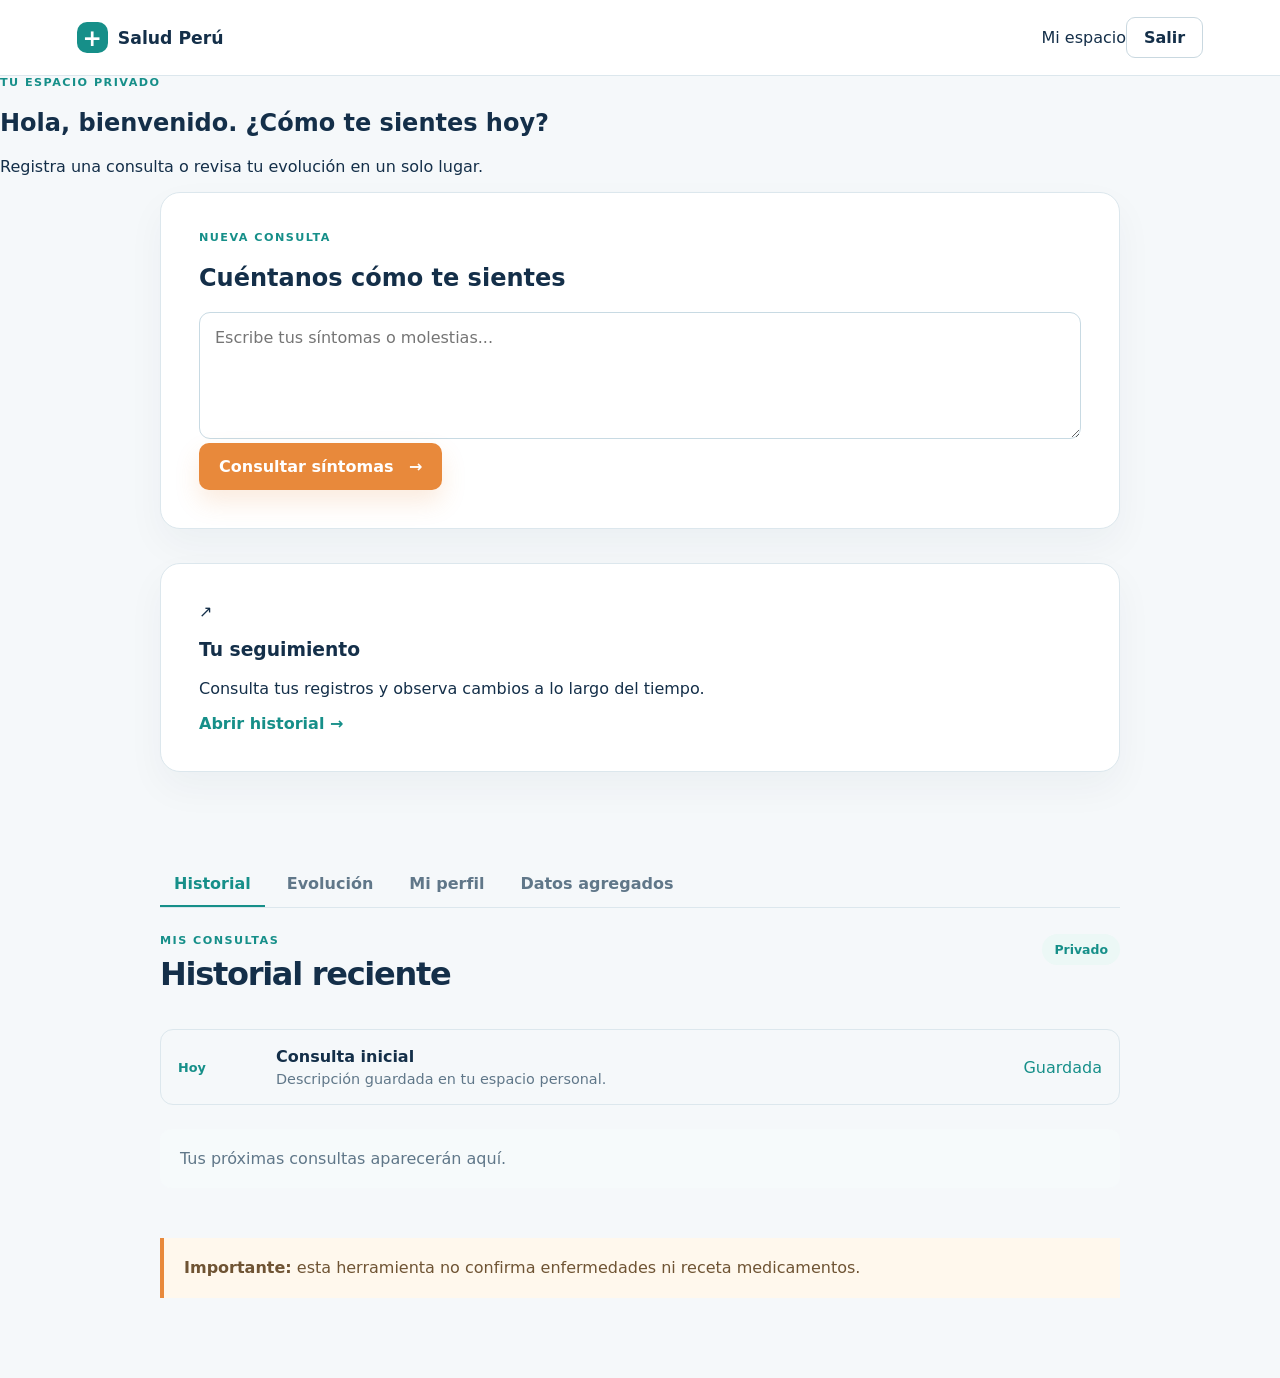
==== dashboard.html @ 1c29576d "feat: add separate private dashboard screen" ====
<!doctype html><html lang="es"><head><meta charset="UTF-8"><meta name="viewport" content="width=device-width,initial-scale=1"><title>Mi espacio | Salud Perú</title><link rel="stylesheet" href="styles.css"></head><body><header class="topbar"><a class="brand" href="index.html"><span class="brand-mark">+</span><span>Salud Perú</span></a><div class="dash-user"><span id="dash-user-name">Mi espacio</span><button class="login" id="logout-btn">Salir</button></div></header><main class="dashboard-page"><section class="dashboard-welcome"><p class="eyebrow">Tu espacio privado</p><h1 id="welcome-title">¿Cómo te sientes hoy?</h1><p>Registra una consulta o revisa tu evolución en un solo lugar.</p></section><section class="dashboard-grid"><article class="dashboard-consult panel"><p class="eyebrow">Nueva consulta</p><h2>Cuéntanos cómo te sientes</h2><textarea id="dash-symptoms" rows="5" placeholder="Escribe tus síntomas o molestias..."></textarea><button class="primary" id="dash-consult-btn">Consultar síntomas <span>→</span></button></article><article class="dashboard-card panel"><span class="icon">↗</span><h3>Tu seguimiento</h3><p>Consulta tus registros y observa cambios a lo largo del tiempo.</p><button class="text-button" data-view="history-view">Abrir historial →</button></article></section><section class="app-area"><div class="app-nav"><button class="app-tab active" data-view="history-view">Historial</button><button class="app-tab" data-view="evolution-view">Evolución</button><button class="app-tab" data-view="profile-view">Mi perfil</button><button class="app-tab" data-view="stats-view">Datos agregados</button></div><div id="history-view" class="app-view"><div class="section-head"><div><p class="eyebrow">Mis consultas</p><h2>Historial reciente</h2></div><span class="date">Privado</span></div><div class="history-item"><span class="history-date">Hoy</span><div><strong>Consulta inicial</strong><p>Descripción guardada en tu espacio personal.</p></div><span class="status-ready">Guardada</span></div><div class="history-empty">Tus próximas consultas aparecerán aquí.</div></div><div id="evolution-view" class="app-view" hidden><p class="eyebrow">Evolución personal</p><h2>Observa tus cambios con el tiempo.</h2><p class="section-lead">Gráfico demostrativo; los datos reales se alimentarán de tus registros.</p><div class="evolution-chart"><i></i><i></i><i></i><i></i><i></i><i></i><i></i></div><div class="dash-labels"><span>Inicio</span><span>Hoy</span></div></div><div id="profile-view" class="app-view" hidden><p class="eyebrow">Mi perfil</p><h2 id="profile-name">Tu cuenta</h2><div class="profile-fields"><div><span>Correo</span><strong id="profile-email">Aún no registrado</strong></div><div><span>Edad</span><strong id="profile-age">—</strong></div></div><h3>Consentimiento</h3><p class="section-lead">Autorizas guardar tus consultas para mostrar tu evolución. Las estadísticas se calculan de forma agregada.</p><button class="secondary">Gestionar consentimiento</button></div><div id="stats-view" class="app-view" hidden><p class="eyebrow">Vista colectiva</p><h2>Señales de salud en nuestra comunidad.</h2><p class="section-lead">Datos demostrativos. Nunca mostramos nombres, correos ni grupos pequeños.</p><div class="stats-grid"><div><strong>1,248</strong><span>consultas agregadas</span></div><div><strong>24</strong><span>regiones representadas</span></div><div><strong>7 días</strong><span>periodo observado</span></div></div></div></section><section class="notice"><strong>Importante:</strong> esta herramienta no confirma enfermedades ni receta medicamentos.</section></main><script>const account=JSON.parse(localStorage.getItem('salud-peru:account')||'{}');document.querySelector('#dash-user-name').textContent=account.name||'Mi espacio';document.querySelector('#welcome-title').textContent='Hola, '+(account.name||'bienvenido')+'. ¿Cómo te sientes hoy?';document.querySelector('#profile-name').textContent=account.name||'Tu cuenta';document.querySelector('#profile-email').textContent=account.email||'Aún no registrado';document.querySelector('#profile-age').textContent=account.age?account.age+' años':'—';const tabs=document.querySelectorAll('.app-tab');tabs.forEach(tab=>tab.addEventListener('click',()=>{tabs.forEach(t=>t.classList.remove('active'));tab.classList.add('active');document.querySelectorAll('.app-view').forEach(v=>v.hidden=v.id!==tab.dataset.view)}));document.querySelectorAll('[data-view]').forEach(b=>b.addEventListener('click',()=>document.querySelector('[data-view="'+b.dataset.view+'"]').click()));document.querySelector('#logout-btn').addEventListener('click',()=>location.href='index.html');document.querySelector('#dash-consult-btn').addEventListener('click',()=>alert('Consulta guardada. La orientación se añadirá cuando conectemos las fuentes médicas revisadas.'));</script></body></html>
---- styles.css ----
:root{--ink:#142f49;--muted:#607789;--teal:#168f89;--teal-dark:#0e6d73;--coral:#e8893b;--paper:#f5f8fa;--line:#dce7ed}*{box-sizing:border-box}html{scroll-behavior:smooth}body{margin:0;font-family:Inter,ui-sans-serif,system-ui,-apple-system,sans-serif;color:var(--ink);background:var(--paper)}a{text-decoration:none;color:inherit}.topbar{height:76px;background:#fff;border-bottom:1px solid var(--line);display:flex;align-items:center;gap:34px;padding:0 6vw;position:sticky;top:0;z-index:5}.brand{display:flex;align-items:center;gap:10px;font-weight:800;font-size:1.08rem;margin-right:auto}.brand-mark{display:grid;place-items:center;width:31px;height:31px;border-radius:10px;background:var(--teal);color:white;font-size:1.45rem}.topbar nav{display:flex;gap:24px;color:var(--muted);font-size:.88rem}.topbar nav a{transition:color .2s}.topbar nav a:hover{color:var(--teal)}button{font:inherit;cursor:pointer}.login{border:1px solid #c9d8e0;background:#fff;border-radius:9px;padding:10px 17px;color:var(--ink);font-weight:700}.hero{max-width:1180px;margin:0 auto;padding:92px 6vw 85px;display:grid;grid-template-columns:1.1fr .9fr;gap:64px;align-items:center;min-height:610px}.eyebrow{text-transform:uppercase;letter-spacing:.13em;font-size:.7rem;font-weight:850;color:var(--teal);margin:0}.hero h1{font-size:clamp(2.8rem,6vw,5.9rem);letter-spacing:-.055em;line-height:.94;max-width:680px;margin:18px 0 24px}.lead{font-size:1.16rem;line-height:1.65;color:var(--muted);max-width:590px}.primary{border:0;border-radius:10px;background:var(--coral);color:white;padding:14px 20px;font-weight:800;box-shadow:0 12px 25px #e8893b2b;transition:transform .2s,box-shadow .2s}.primary:hover{transform:translateY(-2px);box-shadow:0 16px 30px #e8893b40}.primary span{display:inline-block;margin-left:10px;transition:transform .2s}.primary:hover span{transform:translate(3px,-3px)}.microcopy{font-size:.76rem;color:#8295a1;margin-top:15px}.hero-visual{min-height:370px;border-radius:28px;background:linear-gradient(145deg,#dff3ef,#b8e1df);position:relative;overflow:hidden}.hero-visual:after{content:"";position:absolute;width:320px;height:320px;border-radius:50%;background:#fff7;right:-80px;top:-70px;filter:blur(3px)}.orbit{position:absolute;border:1px solid #168f8940;border-radius:50%;left:50%;top:50%;transform:translate(-50%,-50%)}.orbit-a{width:270px;height:270px}.orbit-b{width:430px;height:430px}.hero-note,.hero-stat{position:absolute;z-index:1;background:#fff;border:1px solid #ffffffaa;box-shadow:0 12px 28px #12666b20;border-radius:13px;padding:14px 16px;display:flex;align-items:center;gap:10px}.hero-note{top:33px;left:28px;font-size:.82rem;font-weight:750}.note-dot{width:9px;height:9px;background:var(--coral);border-radius:50%;animation:pulse 2s infinite}.hero-stat{right:26px;bottom:27px;gap:13px}.hero-stat strong{font-size:2rem;color:var(--teal)}.hero-stat span{font-size:.78rem;line-height:1.25;color:var(--muted)}.panel{max-width:960px;margin:0 auto 34px;background:#fff;padding:38px;border-radius:20px;border:1px solid var(--line);box-shadow:0 16px 38px #17324d0b}.consult-card{scroll-margin-top:100px}.section-head{display:flex;justify-content:space-between;align-items:start;margin-bottom:24px}.section-head h2,.auth-panel h2{font-size:2rem;letter-spacing:-.035em;margin:9px 0}.section-lead{color:var(--muted);margin:0}.date,.dash-badge{background:#ecf8f6;color:var(--teal);padding:8px 12px;border-radius:20px;font-size:.78rem;font-weight:800}.panel label{display:flex;flex-direction:column;gap:9px;color:var(--muted);font-size:.9rem;font-weight:700}.panel textarea{width:100%;font:inherit;resize:vertical;border:1px solid #c8dae3;border-radius:11px;padding:15px;color:var(--ink);outline:none;transition:border-color .2s,box-shadow .2s}.panel textarea:focus{border-color:var(--teal);box-shadow:0 0 0 4px #168f8917}.auth-actions{display:flex;gap:12px}.secondary{border:1px solid #cad9e1;background:#fff;border-radius:10px;padding:13px 18px;color:var(--ink);font-weight:750}.small{font-size:.78rem;color:#8295a1}.story-section,.split-section,.privacy-strip{max-width:960px;margin:100px auto;padding:0 0}.section-title{max-width:620px}.section-title h2,.split-section h2,.privacy-strip h2{font-size:2.65rem;letter-spacing:-.045em;line-height:1.03;margin:12px 0 34px}.steps{display:grid;grid-template-columns:repeat(3,1fr);gap:18px}.steps article{padding:22px 0;border-top:1px solid #aac4cd}.steps span{color:var(--coral);font-size:.76rem;font-weight:850}.steps h3{font-size:1.25rem;margin:28px 0 8px}.steps p,.split-section p,.privacy-strip p{color:var(--muted);line-height:1.6}.split-section{display:grid;grid-template-columns:1fr 1fr;gap:70px;align-items:center}.text-button{border:0;background:none;color:var(--teal);font-weight:800;padding:0}.text-button span{margin-left:8px}.mini-dashboard{background:#fff;border:1px solid var(--line);border-radius:18px;padding:23px;box-shadow:0 15px 35px #17324d0b}.dash-top,.dash-labels{display:flex;justify-content:space-between;align-items:center;font-size:.8rem;color:var(--muted)}.dash-top>span:first-child{font-weight:800;color:var(--ink)}.chart{height:150px;margin:28px 0 12px;display:flex;align-items:end;gap:11px;border-bottom:1px solid var(--line);background:repeating-linear-gradient(to bottom,transparent 0,transparent 36px,#edf2f4 37px)}.chart i{display:block;flex:1;border-radius:7px 7px 0 0;background:linear-gradient(var(--teal),#8bd1c7);height:var(--h);animation:rise .8s both}.chart i:nth-child(1){--h:42%}.chart i:nth-child(2){--h:58%}.chart i:nth-child(3){--h:48%}.chart i:nth-child(4){--h:74%}.chart i:nth-child(5){--h:62%}.chart i:nth-child(6){--h:82%}.chart i:nth-child(7){--h:90%}.privacy-strip{display:flex;justify-content:space-between;gap:70px;background:#173b50;color:#fff;padding:38px;border-radius:20px}.privacy-strip .eyebrow{color:#9de0d4}.privacy-strip h2{margin-bottom:0}.privacy-strip p{color:#c3d3da;max-width:370px}.notice{max-width:960px;margin:0 auto 80px;padding:18px 20px;background:#fff8ed;border-left:4px solid var(--coral);color:#6f5434;line-height:1.5}footer{border-top:1px solid var(--line);display:flex;justify-content:space-between;padding:25px 6vw;color:#8295a1;font-size:.8rem}.reveal{animation:fade-up .7s both}.delay-1{animation-delay:.1s}.delay-2{animation-delay:.2s}.delay-3{animation-delay:.3s}@keyframes fade-up{from{opacity:0;transform:translateY(14px)}to{opacity:1;transform:none}}@keyframes rise{from{height:0}to{height:var(--h)}}@keyframes pulse{0%,100%{box-shadow:0 0 0 0 #e8893b66}50%{box-shadow:0 0 0 7px #e8893b00}}@media(max-width:760px){.topbar{padding:0 6vw}.topbar nav{display:none}.hero{grid-template-columns:1fr;padding-top:60px;min-height:auto}.hero-visual{min-height:260px}.panel,.story-section,.split-section,.privacy-strip,.notice{margin-left:6vw;margin-right:6vw}.steps,.split-section{grid-template-columns:1fr}.privacy-strip{display:block}.privacy-strip p{margin-top:28px}.section-title h2,.split-section h2,.privacy-strip h2{font-size:2.1rem}.auth-actions{flex-direction:column}footer{padding:22px 6vw;gap:20px;flex-direction:column}} .modal-backdrop{position:fixed;inset:0;z-index:20;background:#102f3bb8;backdrop-filter:blur(8px);display:grid;place-items:center;padding:20px;animation:fade-in .2s ease}.modal-backdrop[hidden]{display:none}.auth-modal{position:relative;width:min(100%,470px);max-height:92vh;overflow:auto;background:#fff;border-radius:22px;padding:34px;box-shadow:0 30px 80px #102f3b44;animation:modal-in .35s cubic-bezier(.2,.8,.2,1)}.modal-close{position:absolute;right:18px;top:14px;border:0;background:#f1f6f7;width:32px;height:32px;border-radius:50%;font-size:1.4rem;color:var(--muted)}.modal-intro{color:var(--muted);line-height:1.5}.google-btn{width:100%;border:1px solid #cbd9e0;background:#fff;color:var(--ink);border-radius:10px;padding:13px 16px;font-weight:800;display:flex;align-items:center;justify-content:center;gap:10px}.google-icon{display:grid;place-items:center;width:22px;height:22px;border-radius:50%;font-weight:900;color:#4285f4}.divider{display:flex;align-items:center;gap:10px;color:#8295a1;font-size:.75rem;margin:22px 0}.divider:before,.divider:after{content:"";height:1px;background:var(--line);flex:1}.auth-modal form{display:grid;gap:14px}.auth-modal input{font:inherit;border:1px solid #c8dae3;border-radius:9px;padding:12px;color:var(--ink);outline:none}.auth-modal input:focus{border-color:var(--teal);box-shadow:0 0 0 4px #168f8917}.modal-submit{width:100%;margin-top:4px}@keyframes fade-in{from{opacity:0}to{opacity:1}}@keyframes modal-in{from{opacity:0;transform:translateY(12px) scale(.98)}to{opacity:1;transform:none}} .modal-heading{display:flex;align-items:center;gap:12px;margin-bottom:10px}.modal-heading h2{margin:4px 0 0;font-size:1.8rem;letter-spacing:-.04em}.modal-avatar{display:grid;place-items:center;width:42px;height:42px;border-radius:13px;background:#e3f4f1;color:var(--teal);font-size:1.5rem;font-weight:850}.auth-modal .google-btn{margin:22px 0 0;height:48px;transition:background .2s,transform .2s}.auth-modal .google-btn:hover{background:#f5f9fa;transform:translateY(-1px)}.auth-modal form{gap:12px}.auth-modal form label span{font-size:.75rem;color:var(--ink);font-weight:800}.field-grid{display:grid;grid-template-columns:1fr 110px;gap:12px}.auth-modal input{height:46px;background:#fbfdfe}.field-hint{font-size:.73rem;color:#8295a1;line-height:1.4;margin:0 0 4px}.modal-submit{height:48px;display:flex;align-items:center;justify-content:center}.modal-submit span{margin-left:10px;transition:transform .2s}.modal-submit:hover span{transform:translateX(4px)}@media(max-width:500px){.field-grid{grid-template-columns:1fr}.auth-modal{padding:27px 22px}} .account-panel{animation:fade-up .45s both}.account-head{display:flex;justify-content:space-between;align-items:start}.account-head h2{margin:8px 0 0;font-size:1.8rem;letter-spacing:-.04em}.account-grid{display:grid;grid-template-columns:1fr 1fr;gap:14px;margin:24px 0}.account-grid>div{background:#f6fafb;border:1px solid #e1ecef;border-radius:12px;padding:17px;display:flex;flex-direction:column;gap:8px}.account-label{font-size:.72rem;text-transform:uppercase;letter-spacing:.08em;color:#8295a1;font-weight:800}.status-ready{color:var(--teal)}@media(max-width:500px){.account-grid{grid-template-columns:1fr}} .app-area{max-width:960px;margin:90px auto 50px}.app-nav{display:flex;gap:8px;border-bottom:1px solid var(--line);margin-bottom:26px}.app-tab{border:0;background:none;color:var(--muted);font-weight:800;padding:12px 14px;border-bottom:2px solid transparent}.app-tab.active{color:var(--teal);border-color:var(--teal)}.app-view h2{font-size:2rem;letter-spacing:-.04em;margin:8px 0 12px}.history-item{display:grid;grid-template-columns:80px 1fr auto;gap:18px;align-items:center;border:1px solid var(--line);border-radius:13px;padding:17px;margin:24px 0}.history-date{color:var(--teal);font-weight:800;font-size:.8rem}.history-item p{margin:5px 0 0;color:var(--muted);font-size:.9rem}.history-empty{background:#f6fafb;border-radius:12px;padding:20px;color:var(--muted)}.evolution-chart{height:180px;margin:30px 0 10px;display:flex;align-items:end;gap:12px;border-bottom:1px solid var(--line);background:repeating-linear-gradient(to bottom,transparent 0,transparent 43px,#edf2f4 44px)}.evolution-chart i{display:block;flex:1;background:linear-gradient(var(--teal),#9bd9d0);border-radius:8px 8px 0 0;height:var(--h)}.evolution-chart i:nth-child(1){--h:35%}.evolution-chart i:nth-child(2){--h:48%}.evolution-chart i:nth-child(3){--h:41%}.evolution-chart i:nth-child(4){--h:64%}.evolution-chart i:nth-child(5){--h:55%}.evolution-chart i:nth-child(6){--h:76%}.evolution-chart i:nth-child(7){--h:88%}.profile-fields,.stats-grid{display:grid;grid-template-columns:repeat(2,1fr);gap:14px;margin:24px 0}.profile-fields div,.stats-grid div{background:#f6fafb;border:1px solid #e1ecef;border-radius:12px;padding:17px;display:flex;flex-direction:column;gap:8px}.profile-fields span,.stats-grid span{color:var(--muted);font-size:.8rem}.stats-grid{grid-template-columns:repeat(3,1fr)}.stats-grid strong{font-size:1.8rem;color:var(--teal)}@media(max-width:700px){.app-area{margin-left:6vw;margin-right:6vw}.app-nav{overflow:auto}.app-tab{white-space:nowrap}.history-item{grid-template-columns:1fr}.profile-fields,.stats-grid{grid-template-columns:1fr}}
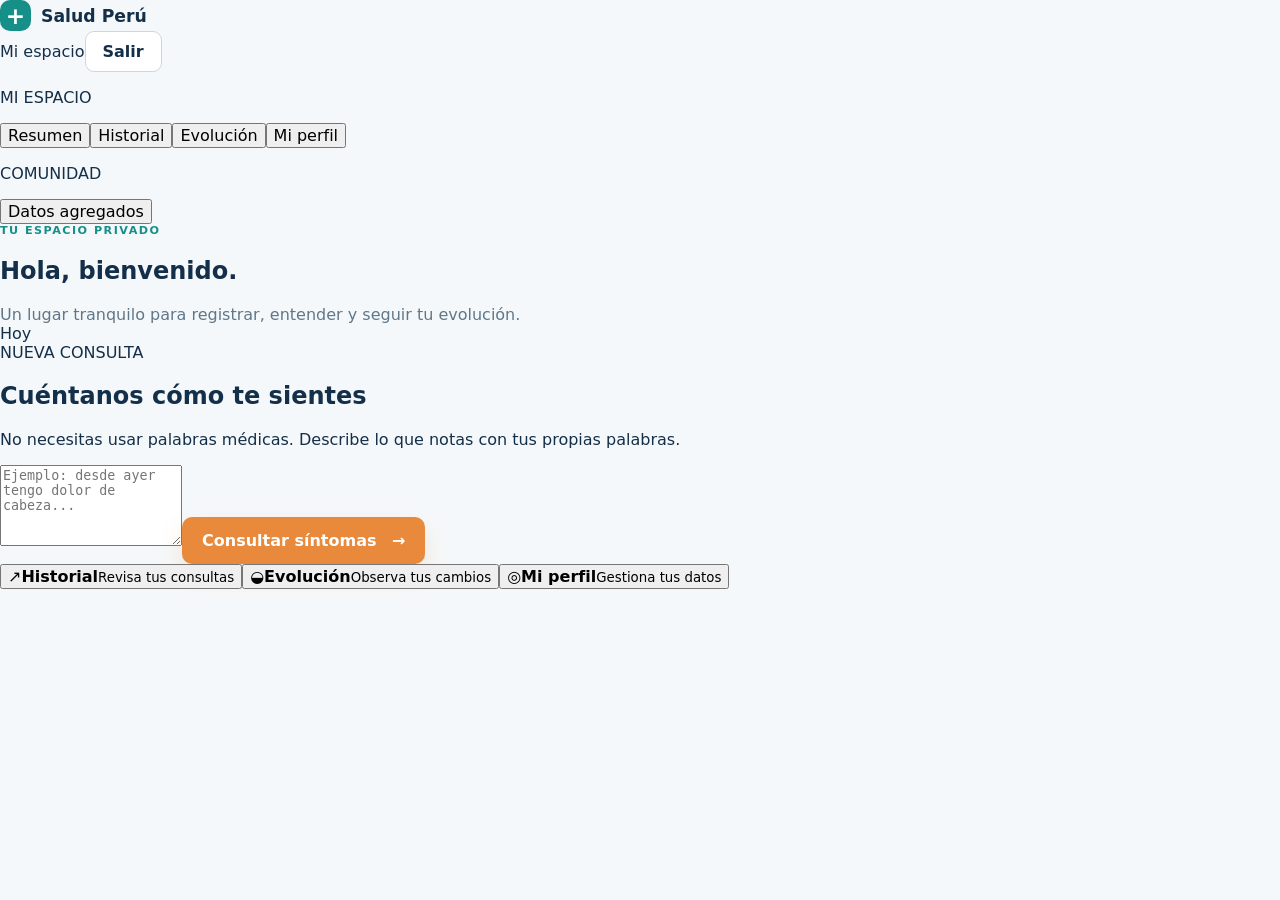
==== commit e0aa6393: "design: redesign private dashboard experience" ====
--- a/dashboard.html
+++ b/dashboard.html
@@ -1 +1 @@
-<!doctype html><html lang="es"><head><meta charset="UTF-8"><meta name="viewport" content="width=device-width,initial-scale=1"><title>Mi espacio | Salud Perú</title><link rel="stylesheet" href="styles.css"></head><body><header class="topbar"><a class="brand" href="index.html"><span class="brand-mark">+</span><span>Salud Perú</span></a><div class="dash-user"><span id="dash-user-name">Mi espacio</span><button class="login" id="logout-btn">Salir</button></div></header><main class="dashboard-page"><section class="dashboard-welcome"><p class="eyebrow">Tu espacio privado</p><h1 id="welcome-title">¿Cómo te sientes hoy?</h1><p>Registra una consulta o revisa tu evolución en un solo lugar.</p></section><section class="dashboard-grid"><article class="dashboard-consult panel"><p class="eyebrow">Nueva consulta</p><h2>Cuéntanos cómo te sientes</h2><textarea id="dash-symptoms" rows="5" placeholder="Escribe tus síntomas o molestias..."></textarea><button class="primary" id="dash-consult-btn">Consultar síntomas <span>→</span></button></article><article class="dashboard-card panel"><span class="icon">↗</span><h3>Tu seguimiento</h3><p>Consulta tus registros y observa cambios a lo largo del tiempo.</p><button class="text-button" data-view="history-view">Abrir historial →</button></article></section><section class="app-area"><div class="app-nav"><button class="app-tab active" data-view="history-view">Historial</button><button class="app-tab" data-view="evolution-view">Evolución</button><button class="app-tab" data-view="profile-view">Mi perfil</button><button class="app-tab" data-view="stats-view">Datos agregados</button></div><div id="history-view" class="app-view"><div class="section-head"><div><p class="eyebrow">Mis consultas</p><h2>Historial reciente</h2></div><span class="date">Privado</span></div><div class="history-item"><span class="history-date">Hoy</span><div><strong>Consulta inicial</strong><p>Descripción guardada en tu espacio personal.</p></div><span class="status-ready">Guardada</span></div><div class="history-empty">Tus próximas consultas aparecerán aquí.</div></div><div id="evolution-view" class="app-view" hidden><p class="eyebrow">Evolución personal</p><h2>Observa tus cambios con el tiempo.</h2><p class="section-lead">Gráfico demostrativo; los datos reales se alimentarán de tus registros.</p><div class="evolution-chart"><i></i><i></i><i></i><i></i><i></i><i></i><i></i></div><div class="dash-labels"><span>Inicio</span><span>Hoy</span></div></div><div id="profile-view" class="app-view" hidden><p class="eyebrow">Mi perfil</p><h2 id="profile-name">Tu cuenta</h2><div class="profile-fields"><div><span>Correo</span><strong id="profile-email">Aún no registrado</strong></div><div><span>Edad</span><strong id="profile-age">—</strong></div></div><h3>Consentimiento</h3><p class="section-lead">Autorizas guardar tus consultas para mostrar tu evolución. Las estadísticas se calculan de forma agregada.</p><button class="secondary">Gestionar consentimiento</button></div><div id="stats-view" class="app-view" hidden><p class="eyebrow">Vista colectiva</p><h2>Señales de salud en nuestra comunidad.</h2><p class="section-lead">Datos demostrativos. Nunca mostramos nombres, correos ni grupos pequeños.</p><div class="stats-grid"><div><strong>1,248</strong><span>consultas agregadas</span></div><div><strong>24</strong><span>regiones representadas</span></div><div><strong>7 días</strong><span>periodo observado</span></div></div></div></section><section class="notice"><strong>Importante:</strong> esta herramienta no confirma enfermedades ni receta medicamentos.</section></main><script>const account=JSON.parse(localStorage.getItem('salud-peru:account')||'{}');document.querySelector('#dash-user-name').textContent=account.name||'Mi espacio';document.querySelector('#welcome-title').textContent='Hola, '+(account.name||'bienvenido')+'. ¿Cómo te sientes hoy?';document.querySelector('#profile-name').textContent=account.name||'Tu cuenta';document.querySelector('#profile-email').textContent=account.email||'Aún no registrado';document.querySelector('#profile-age').textContent=account.age?account.age+' años':'—';const tabs=document.querySelectorAll('.app-tab');tabs.forEach(tab=>tab.addEventListener('click',()=>{tabs.forEach(t=>t.classList.remove('active'));tab.classList.add('active');document.querySelectorAll('.app-view').forEach(v=>v.hidden=v.id!==tab.dataset.view)}));document.querySelectorAll('[data-view]').forEach(b=>b.addEventListener('click',()=>document.querySelector('[data-view="'+b.dataset.view+'"]').click()));document.querySelector('#logout-btn').addEventListener('click',()=>location.href='index.html');document.querySelector('#dash-consult-btn').addEventListener('click',()=>alert('Consulta guardada. La orientación se añadirá cuando conectemos las fuentes médicas revisadas.'));</script></body></html>+<!doctype html><html lang="es"><head><meta charset="UTF-8"><meta name="viewport" content="width=device-width,initial-scale=1"><title>Mi espacio | Salud Perú</title><link rel="stylesheet" href="styles.css"></head><body class="dashboard-body"><header class="dashboard-top"><a class="brand" href="index.html"><span class="brand-mark">+</span><span>Salud Perú</span></a><div class="dash-actions"><span id="dash-user-name">Mi espacio</span><button class="login" id="logout-btn">Salir</button></div></header><main class="workspace"><aside class="side-nav"><p class="side-label">MI ESPACIO</p><button class="side-tab active" data-view="home-view">Resumen</button><button class="side-tab" data-view="history-view">Historial</button><button class="side-tab" data-view="evolution-view">Evolución</button><button class="side-tab" data-view="profile-view">Mi perfil</button><div class="side-footer"><p class="side-label">COMUNIDAD</p><button class="side-tab" data-view="stats-view">Datos agregados</button></div></aside><section class="workspace-main"><div id="home-view" class="dash-view"><div class="welcome-row"><div><p class="eyebrow">Tu espacio privado</p><h1 id="welcome-title">¿Cómo te sientes hoy?</h1><p class="section-lead">Un lugar tranquilo para registrar, entender y seguir tu evolución.</p></div><div class="date-chip">Hoy</div></div><div class="focus-card"><div class="focus-copy"><span class="focus-kicker">NUEVA CONSULTA</span><h2>Cuéntanos cómo te sientes</h2><p>No necesitas usar palabras médicas. Describe lo que notas con tus propias palabras.</p></div><form id="dash-form"><textarea id="dash-symptoms" rows="5" placeholder="Ejemplo: desde ayer tengo dolor de cabeza..."></textarea><button class="primary" type="submit">Consultar síntomas <span>→</span></button></form></div><div class="quick-grid"><button class="quick-card" data-view="history-view"><span>↗</span><strong>Historial</strong><small>Revisa tus consultas</small></button><button class="quick-card" data-view="evolution-view"><span>◒</span><strong>Evolución</strong><small>Observa tus cambios</small></button><button class="quick-card" data-view="profile-view"><span>◎</span><strong>Mi perfil</strong><small>Gestiona tus datos</small></button></div></div><div id="history-view" class="dash-view" hidden><div class="view-heading"><div><p class="eyebrow">MIS CONSULTAS</p><h2>Historial reciente</h2><p class="section-lead">Tus registros, ordenados para que puedas ver el contexto.</p></div><button class="primary small-btn" data-view="home-view">Nueva consulta</button></div><div class="timeline-item"><span class="timeline-dot"></span><div><span class="timeline-date">Hoy · Consulta inicial</span><strong>Descripción guardada</strong><p>Tu primer registro está disponible en tu espacio privado.</p></div><span class="status-ready">Guardada</span></div><div class="empty-card">Cuando registres nuevas consultas, aparecerán aquí.</div></div><div id="evolution-view" class="dash-view" hidden><div class="view-heading"><div><p class="eyebrow">EVOLUCIÓN PERSONAL</p><h2>Tu panorama, con el tiempo.</h2><p class="section-lead">Visualización demostrativa hasta conectar tus registros reales.</p></div><span class="date-chip">Últimos 7 días</span></div><div class="big-chart"><i></i><i></i><i></i><i></i><i></i><i></i><i></i></div><div class="chart-caption"><span>Inicio</span><span>Hoy</span></div></div><div id="profile-view" class="dash-view" hidden><div class="view-heading"><div><p class="eyebrow">MI PERFIL</p><h2 id="profile-name">Tu cuenta</h2><p class="section-lead">Administra tu información y tus preferencias de privacidad.</p></div></div><div class="profile-card"><div><span>Correo electrónico</span><strong id="profile-email">Aún no registrado</strong></div><div><span>Edad</span><strong id="profile-age">—</strong></div><div><span>Consentimiento</span><strong class="status-ready">Activo</strong></div></div><div class="consent-card"><h3>Uso responsable de tus datos</h3><p>Guardamos tus consultas para mostrar tu evolución. Las estadísticas colectivas nunca incluyen nombres ni correos.</p><button class="secondary">Gestionar consentimiento</button></div></div><div id="stats-view" class="dash-view" hidden><div class="view-heading"><div><p class="eyebrow">DATOS AGREGADOS</p><h2>La salud de nuestra comunidad.</h2><p class="section-lead">Datos demostrativos, anónimos y agrupados.</p></div></div><div class="metric-grid"><div><strong>1,248</strong><span>consultas agregadas</span></div><div><strong>24</strong><span>regiones representadas</span></div><div><strong>7 días</strong><span>periodo observado</span></div></div><div class="privacy-note">Los grupos pequeños no se muestran y nunca publicamos información identificable.</div></div></section></main><script>const account=JSON.parse(localStorage.getItem('salud-peru:account')||'{}');document.querySelector('#dash-user-name').textContent=account.name||'Mi espacio';document.querySelector('#welcome-title').textContent='Hola, '+(account.name||'bienvenido')+'.';document.querySelector('#profile-name').textContent=account.name||'Tu cuenta';document.querySelector('#profile-email').textContent=account.email||'Aún no registrado';document.querySelector('#profile-age').textContent=account.age?account.age+' años':'—';const tabs=document.querySelectorAll('[data-view]');tabs.forEach(tab=>tab.addEventListener('click',()=>{const id=tab.dataset.view;document.querySelectorAll('.side-tab').forEach(t=>t.classList.toggle('active',t.dataset.view===id));document.querySelectorAll('.dash-view').forEach(v=>v.hidden=v.id!==id)}));document.querySelector('#logout-btn').addEventListener('click',()=>location.href='index.html');document.querySelector('#dash-form').addEventListener('submit',e=>{e.preventDefault();alert('Consulta guardada. La orientación se añadirá al conectar fuentes médicas revisadas.')});</script></body></html>
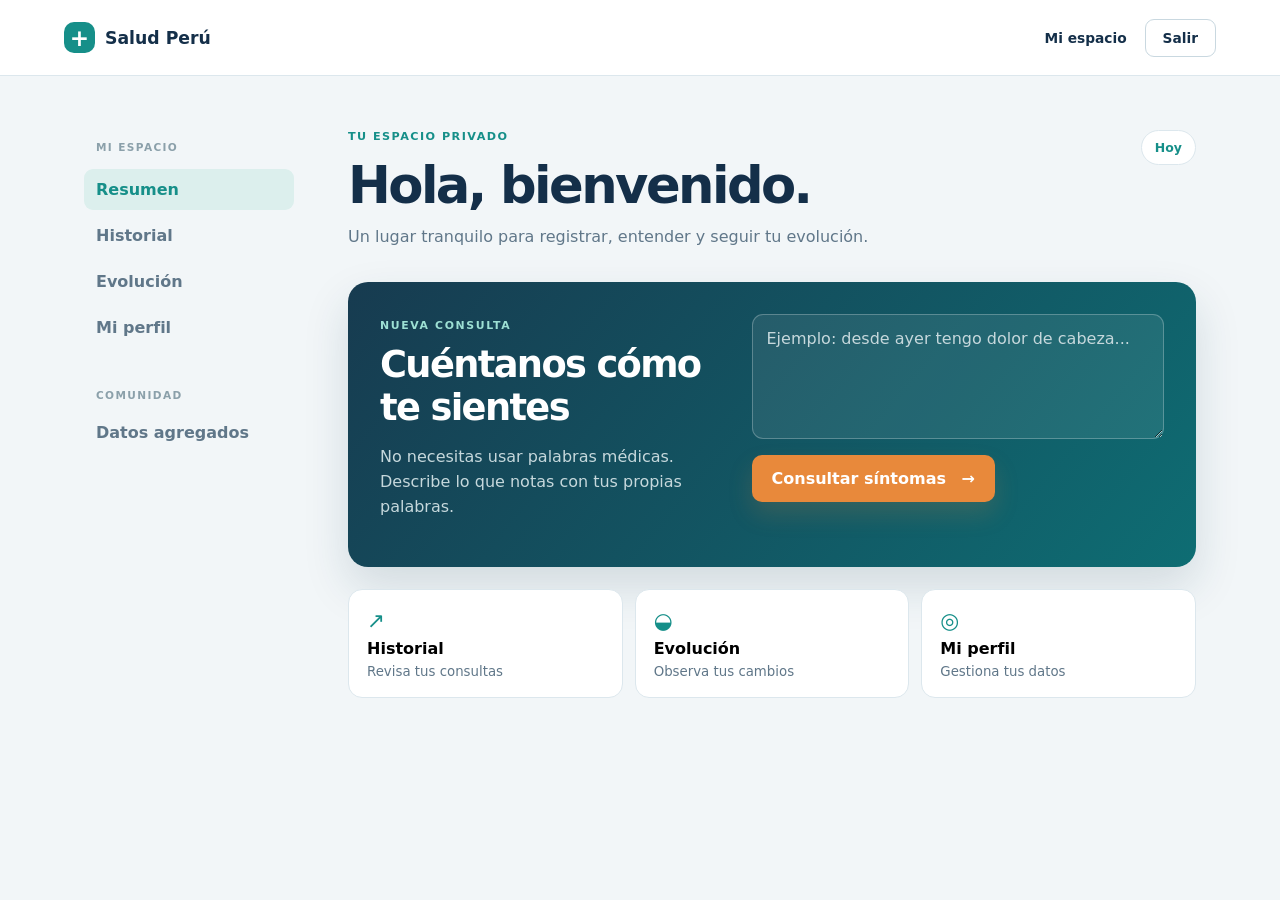
==== commit 249459d7: "feat: connect consultation form to triage prototype" ====
--- a/dashboard.html
+++ b/dashboard.html
@@ -1 +1 @@
-<!doctype html><html lang="es"><head><meta charset="UTF-8"><meta name="viewport" content="width=device-width,initial-scale=1"><title>Mi espacio | Salud Perú</title><link rel="stylesheet" href="styles.css"></head><body class="dashboard-body"><header class="dashboard-top"><a class="brand" href="index.html"><span class="brand-mark">+</span><span>Salud Perú</span></a><div class="dash-actions"><span id="dash-user-name">Mi espacio</span><button class="login" id="logout-btn">Salir</button></div></header><main class="workspace"><aside class="side-nav"><p class="side-label">MI ESPACIO</p><button class="side-tab active" data-view="home-view">Resumen</button><button class="side-tab" data-view="history-view">Historial</button><button class="side-tab" data-view="evolution-view">Evolución</button><button class="side-tab" data-view="profile-view">Mi perfil</button><div class="side-footer"><p class="side-label">COMUNIDAD</p><button class="side-tab" data-view="stats-view">Datos agregados</button></div></aside><section class="workspace-main"><div id="home-view" class="dash-view"><div class="welcome-row"><div><p class="eyebrow">Tu espacio privado</p><h1 id="welcome-title">¿Cómo te sientes hoy?</h1><p class="section-lead">Un lugar tranquilo para registrar, entender y seguir tu evolución.</p></div><div class="date-chip">Hoy</div></div><div class="focus-card"><div class="focus-copy"><span class="focus-kicker">NUEVA CONSULTA</span><h2>Cuéntanos cómo te sientes</h2><p>No necesitas usar palabras médicas. Describe lo que notas con tus propias palabras.</p></div><form id="dash-form"><textarea id="dash-symptoms" rows="5" placeholder="Ejemplo: desde ayer tengo dolor de cabeza..."></textarea><button class="primary" type="submit">Consultar síntomas <span>→</span></button></form></div><div class="quick-grid"><button class="quick-card" data-view="history-view"><span>↗</span><strong>Historial</strong><small>Revisa tus consultas</small></button><button class="quick-card" data-view="evolution-view"><span>◒</span><strong>Evolución</strong><small>Observa tus cambios</small></button><button class="quick-card" data-view="profile-view"><span>◎</span><strong>Mi perfil</strong><small>Gestiona tus datos</small></button></div></div><div id="history-view" class="dash-view" hidden><div class="view-heading"><div><p class="eyebrow">MIS CONSULTAS</p><h2>Historial reciente</h2><p class="section-lead">Tus registros, ordenados para que puedas ver el contexto.</p></div><button class="primary small-btn" data-view="home-view">Nueva consulta</button></div><div class="timeline-item"><span class="timeline-dot"></span><div><span class="timeline-date">Hoy · Consulta inicial</span><strong>Descripción guardada</strong><p>Tu primer registro está disponible en tu espacio privado.</p></div><span class="status-ready">Guardada</span></div><div class="empty-card">Cuando registres nuevas consultas, aparecerán aquí.</div></div><div id="evolution-view" class="dash-view" hidden><div class="view-heading"><div><p class="eyebrow">EVOLUCIÓN PERSONAL</p><h2>Tu panorama, con el tiempo.</h2><p class="section-lead">Visualización demostrativa hasta conectar tus registros reales.</p></div><span class="date-chip">Últimos 7 días</span></div><div class="big-chart"><i></i><i></i><i></i><i></i><i></i><i></i><i></i></div><div class="chart-caption"><span>Inicio</span><span>Hoy</span></div></div><div id="profile-view" class="dash-view" hidden><div class="view-heading"><div><p class="eyebrow">MI PERFIL</p><h2 id="profile-name">Tu cuenta</h2><p class="section-lead">Administra tu información y tus preferencias de privacidad.</p></div></div><div class="profile-card"><div><span>Correo electrónico</span><strong id="profile-email">Aún no registrado</strong></div><div><span>Edad</span><strong id="profile-age">—</strong></div><div><span>Consentimiento</span><strong class="status-ready">Activo</strong></div></div><div class="consent-card"><h3>Uso responsable de tus datos</h3><p>Guardamos tus consultas para mostrar tu evolución. Las estadísticas colectivas nunca incluyen nombres ni correos.</p><button class="secondary">Gestionar consentimiento</button></div></div><div id="stats-view" class="dash-view" hidden><div class="view-heading"><div><p class="eyebrow">DATOS AGREGADOS</p><h2>La salud de nuestra comunidad.</h2><p class="section-lead">Datos demostrativos, anónimos y agrupados.</p></div></div><div class="metric-grid"><div><strong>1,248</strong><span>consultas agregadas</span></div><div><strong>24</strong><span>regiones representadas</span></div><div><strong>7 días</strong><span>periodo observado</span></div></div><div class="privacy-note">Los grupos pequeños no se muestran y nunca publicamos información identificable.</div></div></section></main><script>const account=JSON.parse(localStorage.getItem('salud-peru:account')||'{}');document.querySelector('#dash-user-name').textContent=account.name||'Mi espacio';document.querySelector('#welcome-title').textContent='Hola, '+(account.name||'bienvenido')+'.';document.querySelector('#profile-name').textContent=account.name||'Tu cuenta';document.querySelector('#profile-email').textContent=account.email||'Aún no registrado';document.querySelector('#profile-age').textContent=account.age?account.age+' años':'—';const tabs=document.querySelectorAll('[data-view]');tabs.forEach(tab=>tab.addEventListener('click',()=>{const id=tab.dataset.view;document.querySelectorAll('.side-tab').forEach(t=>t.classList.toggle('active',t.dataset.view===id));document.querySelectorAll('.dash-view').forEach(v=>v.hidden=v.id!==id)}));document.querySelector('#logout-btn').addEventListener('click',()=>location.href='index.html');document.querySelector('#dash-form').addEventListener('submit',e=>{e.preventDefault();alert('Consulta guardada. La orientación se añadirá al conectar fuentes médicas revisadas.')});</script></body></html>+<!doctype html><html lang="es"><head><meta charset="UTF-8"><meta name="viewport" content="width=device-width,initial-scale=1"><title>Mi espacio | Salud Perú</title><link rel="stylesheet" href="styles.css"></head><body class="dashboard-body"><header class="dashboard-top"><a class="brand" href="index.html"><span class="brand-mark">+</span><span>Salud Perú</span></a><div class="dash-actions"><span id="dash-user-name">Mi espacio</span><button class="login" id="logout-btn">Salir</button></div></header><main class="workspace"><aside class="side-nav"><p class="side-label">MI ESPACIO</p><button class="side-tab active" data-view="home-view">Resumen</button><button class="side-tab" data-view="history-view">Historial</button><button class="side-tab" data-view="evolution-view">Evolución</button><button class="side-tab" data-view="profile-view">Mi perfil</button><div class="side-footer"><p class="side-label">COMUNIDAD</p><button class="side-tab" data-view="stats-view">Datos agregados</button></div></aside><section class="workspace-main"><div id="home-view" class="dash-view"><div class="welcome-row"><div><p class="eyebrow">Tu espacio privado</p><h1 id="welcome-title">¿Cómo te sientes hoy?</h1><p class="section-lead">Un lugar tranquilo para registrar, entender y seguir tu evolución.</p></div><div class="date-chip">Hoy</div></div><div class="focus-card"><div class="focus-copy"><span class="focus-kicker">NUEVA CONSULTA</span><h2>Cuéntanos cómo te sientes</h2><p>No necesitas usar palabras médicas. Describe lo que notas con tus propias palabras.</p></div><form id="dash-form"><textarea id="dash-symptoms" rows="5" placeholder="Ejemplo: desde ayer tengo dolor de cabeza..."></textarea><button class="primary" type="submit">Consultar síntomas <span>→</span></button></form><div id="triage-result" class="triage-result" hidden></div></div><div class="quick-grid"><button class="quick-card" data-view="history-view"><span>↗</span><strong>Historial</strong><small>Revisa tus consultas</small></button><button class="quick-card" data-view="evolution-view"><span>◒</span><strong>Evolución</strong><small>Observa tus cambios</small></button><button class="quick-card" data-view="profile-view"><span>◎</span><strong>Mi perfil</strong><small>Gestiona tus datos</small></button></div></div><div id="history-view" class="dash-view" hidden><div class="view-heading"><div><p class="eyebrow">MIS CONSULTAS</p><h2>Historial reciente</h2><p class="section-lead">Tus registros, ordenados para que puedas ver el contexto.</p></div><button class="primary small-btn" data-view="home-view">Nueva consulta</button></div><div class="timeline-item"><span class="timeline-dot"></span><div><span class="timeline-date">Hoy · Consulta inicial</span><strong>Descripción guardada</strong><p>Tu primer registro está disponible en tu espacio privado.</p></div><span class="status-ready">Guardada</span></div><div class="empty-card">Cuando registres nuevas consultas, aparecerán aquí.</div></div><div id="evolution-view" class="dash-view" hidden><div class="view-heading"><div><p class="eyebrow">EVOLUCIÓN PERSONAL</p><h2>Tu panorama, con el tiempo.</h2><p class="section-lead">Visualización demostrativa hasta conectar tus registros reales.</p></div><span class="date-chip">Últimos 7 días</span></div><div class="big-chart"><i></i><i></i><i></i><i></i><i></i><i></i><i></i></div><div class="chart-caption"><span>Inicio</span><span>Hoy</span></div></div><div id="profile-view" class="dash-view" hidden><div class="view-heading"><div><p class="eyebrow">MI PERFIL</p><h2 id="profile-name">Tu cuenta</h2><p class="section-lead">Administra tu información y tus preferencias de privacidad.</p></div></div><div class="profile-card"><div><span>Correo electrónico</span><strong id="profile-email">Aún no registrado</strong></div><div><span>Edad</span><strong id="profile-age">—</strong></div><div><span>Consentimiento</span><strong class="status-ready">Activo</strong></div></div><div class="consent-card"><h3>Uso responsable de tus datos</h3><p>Guardamos tus consultas para mostrar tu evolución. Las estadísticas colectivas nunca incluyen nombres ni correos.</p><button class="secondary">Gestionar consentimiento</button></div></div><div id="stats-view" class="dash-view" hidden><div class="view-heading"><div><p class="eyebrow">DATOS AGREGADOS</p><h2>La salud de nuestra comunidad.</h2><p class="section-lead">Datos demostrativos, anónimos y agrupados.</p></div></div><div class="metric-grid"><div><strong>1,248</strong><span>consultas agregadas</span></div><div><strong>24</strong><span>regiones representadas</span></div><div><strong>7 días</strong><span>periodo observado</span></div></div><div class="privacy-note">Los grupos pequeños no se muestran y nunca publicamos información identificable.</div></div></section></main><script>const account=JSON.parse(localStorage.getItem('salud-peru:account')||'{}');document.querySelector('#dash-user-name').textContent=account.name||'Mi espacio';document.querySelector('#welcome-title').textContent='Hola, '+(account.name||'bienvenido')+'.';document.querySelector('#profile-name').textContent=account.name||'Tu cuenta';document.querySelector('#profile-email').textContent=account.email||'Aún no registrado';document.querySelector('#profile-age').textContent=account.age?account.age+' años':'—';const tabs=document.querySelectorAll('[data-view]');tabs.forEach(tab=>tab.addEventListener('click',()=>{const id=tab.dataset.view;document.querySelectorAll('.side-tab').forEach(t=>t.classList.toggle('active',t.dataset.view===id));document.querySelectorAll('.dash-view').forEach(v=>v.hidden=v.id!==id)}));document.querySelector('#logout-btn').addEventListener('click',()=>location.href='index.html');document.querySelector('#dash-form').addEventListener('submit',e=>{e.preventDefault();const text=document.querySelector('#dash-symptoms').value.toLowerCase();const result=document.querySelector('#triage-result');const emergency=['dolor de cabeza intenso y repentino','confusión','desmayo','rigidez de cuello','dificultad para respirar','convulsiones'].some(flag=>text.includes(flag));const fever=text.includes('fiebre')||text.includes('temperatura alta');result.hidden=false;result.className='triage-result '+(emergency?'urgent':fever?'same-day':'monitor');result.innerHTML=emergency?'<strong>Busca atención urgente</strong><p>Tu descripción incluye una señal que requiere evaluación profesional inmediata.</p><small>Prototipo: regla pendiente de revisión clínica.</small>':fever?'<strong>Considera una evaluación médica</strong><p>Registra tu temperatura, mantén hidratación y busca atención si empeoras.</p><small>Prototipo: orientación general, no diagnóstico.</small>':'<strong>Observa tu evolución</strong><p>Registra cómo evolucionan tus síntomas y consulta si persisten o empeoran.</p><small>Prototipo: regla pendiente de revisión clínica.</small>';});</script></body></html>
--- a/styles.css
+++ b/styles.css
@@ -1 +1 @@
-:root{--ink:#142f49;--muted:#607789;--teal:#168f89;--teal-dark:#0e6d73;--coral:#e8893b;--paper:#f5f8fa;--line:#dce7ed}*{box-sizing:border-box}html{scroll-behavior:smooth}body{margin:0;font-family:Inter,ui-sans-serif,system-ui,-apple-system,sans-serif;color:var(--ink);background:var(--paper)}a{text-decoration:none;color:inherit}.topbar{height:76px;background:#fff;border-bottom:1px solid var(--line);display:flex;align-items:center;gap:34px;padding:0 6vw;position:sticky;top:0;z-index:5}.brand{display:flex;align-items:center;gap:10px;font-weight:800;font-size:1.08rem;margin-right:auto}.brand-mark{display:grid;place-items:center;width:31px;height:31px;border-radius:10px;background:var(--teal);color:white;font-size:1.45rem}.topbar nav{display:flex;gap:24px;color:var(--muted);font-size:.88rem}.topbar nav a{transition:color .2s}.topbar nav a:hover{color:var(--teal)}button{font:inherit;cursor:pointer}.login{border:1px solid #c9d8e0;background:#fff;border-radius:9px;padding:10px 17px;color:var(--ink);font-weight:700}.hero{max-width:1180px;margin:0 auto;padding:92px 6vw 85px;display:grid;grid-template-columns:1.1fr .9fr;gap:64px;align-items:center;min-height:610px}.eyebrow{text-transform:uppercase;letter-spacing:.13em;font-size:.7rem;font-weight:850;color:var(--teal);margin:0}.hero h1{font-size:clamp(2.8rem,6vw,5.9rem);letter-spacing:-.055em;line-height:.94;max-width:680px;margin:18px 0 24px}.lead{font-size:1.16rem;line-height:1.65;color:var(--muted);max-width:590px}.primary{border:0;border-radius:10px;background:var(--coral);color:white;padding:14px 20px;font-weight:800;box-shadow:0 12px 25px #e8893b2b;transition:transform .2s,box-shadow .2s}.primary:hover{transform:translateY(-2px);box-shadow:0 16px 30px #e8893b40}.primary span{display:inline-block;margin-left:10px;transition:transform .2s}.primary:hover span{transform:translate(3px,-3px)}.microcopy{font-size:.76rem;color:#8295a1;margin-top:15px}.hero-visual{min-height:370px;border-radius:28px;background:linear-gradient(145deg,#dff3ef,#b8e1df);position:relative;overflow:hidden}.hero-visual:after{content:"";position:absolute;width:320px;height:320px;border-radius:50%;background:#fff7;right:-80px;top:-70px;filter:blur(3px)}.orbit{position:absolute;border:1px solid #168f8940;border-radius:50%;left:50%;top:50%;transform:translate(-50%,-50%)}.orbit-a{width:270px;height:270px}.orbit-b{width:430px;height:430px}.hero-note,.hero-stat{position:absolute;z-index:1;background:#fff;border:1px solid #ffffffaa;box-shadow:0 12px 28px #12666b20;border-radius:13px;padding:14px 16px;display:flex;align-items:center;gap:10px}.hero-note{top:33px;left:28px;font-size:.82rem;font-weight:750}.note-dot{width:9px;height:9px;background:var(--coral);border-radius:50%;animation:pulse 2s infinite}.hero-stat{right:26px;bottom:27px;gap:13px}.hero-stat strong{font-size:2rem;color:var(--teal)}.hero-stat span{font-size:.78rem;line-height:1.25;color:var(--muted)}.panel{max-width:960px;margin:0 auto 34px;background:#fff;padding:38px;border-radius:20px;border:1px solid var(--line);box-shadow:0 16px 38px #17324d0b}.consult-card{scroll-margin-top:100px}.section-head{display:flex;justify-content:space-between;align-items:start;margin-bottom:24px}.section-head h2,.auth-panel h2{font-size:2rem;letter-spacing:-.035em;margin:9px 0}.section-lead{color:var(--muted);margin:0}.date,.dash-badge{background:#ecf8f6;color:var(--teal);padding:8px 12px;border-radius:20px;font-size:.78rem;font-weight:800}.panel label{display:flex;flex-direction:column;gap:9px;color:var(--muted);font-size:.9rem;font-weight:700}.panel textarea{width:100%;font:inherit;resize:vertical;border:1px solid #c8dae3;border-radius:11px;padding:15px;color:var(--ink);outline:none;transition:border-color .2s,box-shadow .2s}.panel textarea:focus{border-color:var(--teal);box-shadow:0 0 0 4px #168f8917}.auth-actions{display:flex;gap:12px}.secondary{border:1px solid #cad9e1;background:#fff;border-radius:10px;padding:13px 18px;color:var(--ink);font-weight:750}.small{font-size:.78rem;color:#8295a1}.story-section,.split-section,.privacy-strip{max-width:960px;margin:100px auto;padding:0 0}.section-title{max-width:620px}.section-title h2,.split-section h2,.privacy-strip h2{font-size:2.65rem;letter-spacing:-.045em;line-height:1.03;margin:12px 0 34px}.steps{display:grid;grid-template-columns:repeat(3,1fr);gap:18px}.steps article{padding:22px 0;border-top:1px solid #aac4cd}.steps span{color:var(--coral);font-size:.76rem;font-weight:850}.steps h3{font-size:1.25rem;margin:28px 0 8px}.steps p,.split-section p,.privacy-strip p{color:var(--muted);line-height:1.6}.split-section{display:grid;grid-template-columns:1fr 1fr;gap:70px;align-items:center}.text-button{border:0;background:none;color:var(--teal);font-weight:800;padding:0}.text-button span{margin-left:8px}.mini-dashboard{background:#fff;border:1px solid var(--line);border-radius:18px;padding:23px;box-shadow:0 15px 35px #17324d0b}.dash-top,.dash-labels{display:flex;justify-content:space-between;align-items:center;font-size:.8rem;color:var(--muted)}.dash-top>span:first-child{font-weight:800;color:var(--ink)}.chart{height:150px;margin:28px 0 12px;display:flex;align-items:end;gap:11px;border-bottom:1px solid var(--line);background:repeating-linear-gradient(to bottom,transparent 0,transparent 36px,#edf2f4 37px)}.chart i{display:block;flex:1;border-radius:7px 7px 0 0;background:linear-gradient(var(--teal),#8bd1c7);height:var(--h);animation:rise .8s both}.chart i:nth-child(1){--h:42%}.chart i:nth-child(2){--h:58%}.chart i:nth-child(3){--h:48%}.chart i:nth-child(4){--h:74%}.chart i:nth-child(5){--h:62%}.chart i:nth-child(6){--h:82%}.chart i:nth-child(7){--h:90%}.privacy-strip{display:flex;justify-content:space-between;gap:70px;background:#173b50;color:#fff;padding:38px;border-radius:20px}.privacy-strip .eyebrow{color:#9de0d4}.privacy-strip h2{margin-bottom:0}.privacy-strip p{color:#c3d3da;max-width:370px}.notice{max-width:960px;margin:0 auto 80px;padding:18px 20px;background:#fff8ed;border-left:4px solid var(--coral);color:#6f5434;line-height:1.5}footer{border-top:1px solid var(--line);display:flex;justify-content:space-between;padding:25px 6vw;color:#8295a1;font-size:.8rem}.reveal{animation:fade-up .7s both}.delay-1{animation-delay:.1s}.delay-2{animation-delay:.2s}.delay-3{animation-delay:.3s}@keyframes fade-up{from{opacity:0;transform:translateY(14px)}to{opacity:1;transform:none}}@keyframes rise{from{height:0}to{height:var(--h)}}@keyframes pulse{0%,100%{box-shadow:0 0 0 0 #e8893b66}50%{box-shadow:0 0 0 7px #e8893b00}}@media(max-width:760px){.topbar{padding:0 6vw}.topbar nav{display:none}.hero{grid-template-columns:1fr;padding-top:60px;min-height:auto}.hero-visual{min-height:260px}.panel,.story-section,.split-section,.privacy-strip,.notice{margin-left:6vw;margin-right:6vw}.steps,.split-section{grid-template-columns:1fr}.privacy-strip{display:block}.privacy-strip p{margin-top:28px}.section-title h2,.split-section h2,.privacy-strip h2{font-size:2.1rem}.auth-actions{flex-direction:column}footer{padding:22px 6vw;gap:20px;flex-direction:column}} .modal-backdrop{position:fixed;inset:0;z-index:20;background:#102f3bb8;backdrop-filter:blur(8px);display:grid;place-items:center;padding:20px;animation:fade-in .2s ease}.modal-backdrop[hidden]{display:none}.auth-modal{position:relative;width:min(100%,470px);max-height:92vh;overflow:auto;background:#fff;border-radius:22px;padding:34px;box-shadow:0 30px 80px #102f3b44;animation:modal-in .35s cubic-bezier(.2,.8,.2,1)}.modal-close{position:absolute;right:18px;top:14px;border:0;background:#f1f6f7;width:32px;height:32px;border-radius:50%;font-size:1.4rem;color:var(--muted)}.modal-intro{color:var(--muted);line-height:1.5}.google-btn{width:100%;border:1px solid #cbd9e0;background:#fff;color:var(--ink);border-radius:10px;padding:13px 16px;font-weight:800;display:flex;align-items:center;justify-content:center;gap:10px}.google-icon{display:grid;place-items:center;width:22px;height:22px;border-radius:50%;font-weight:900;color:#4285f4}.divider{display:flex;align-items:center;gap:10px;color:#8295a1;font-size:.75rem;margin:22px 0}.divider:before,.divider:after{content:"";height:1px;background:var(--line);flex:1}.auth-modal form{display:grid;gap:14px}.auth-modal input{font:inherit;border:1px solid #c8dae3;border-radius:9px;padding:12px;color:var(--ink);outline:none}.auth-modal input:focus{border-color:var(--teal);box-shadow:0 0 0 4px #168f8917}.modal-submit{width:100%;margin-top:4px}@keyframes fade-in{from{opacity:0}to{opacity:1}}@keyframes modal-in{from{opacity:0;transform:translateY(12px) scale(.98)}to{opacity:1;transform:none}} .modal-heading{display:flex;align-items:center;gap:12px;margin-bottom:10px}.modal-heading h2{margin:4px 0 0;font-size:1.8rem;letter-spacing:-.04em}.modal-avatar{display:grid;place-items:center;width:42px;height:42px;border-radius:13px;background:#e3f4f1;color:var(--teal);font-size:1.5rem;font-weight:850}.auth-modal .google-btn{margin:22px 0 0;height:48px;transition:background .2s,transform .2s}.auth-modal .google-btn:hover{background:#f5f9fa;transform:translateY(-1px)}.auth-modal form{gap:12px}.auth-modal form label span{font-size:.75rem;color:var(--ink);font-weight:800}.field-grid{display:grid;grid-template-columns:1fr 110px;gap:12px}.auth-modal input{height:46px;background:#fbfdfe}.field-hint{font-size:.73rem;color:#8295a1;line-height:1.4;margin:0 0 4px}.modal-submit{height:48px;display:flex;align-items:center;justify-content:center}.modal-submit span{margin-left:10px;transition:transform .2s}.modal-submit:hover span{transform:translateX(4px)}@media(max-width:500px){.field-grid{grid-template-columns:1fr}.auth-modal{padding:27px 22px}} .account-panel{animation:fade-up .45s both}.account-head{display:flex;justify-content:space-between;align-items:start}.account-head h2{margin:8px 0 0;font-size:1.8rem;letter-spacing:-.04em}.account-grid{display:grid;grid-template-columns:1fr 1fr;gap:14px;margin:24px 0}.account-grid>div{background:#f6fafb;border:1px solid #e1ecef;border-radius:12px;padding:17px;display:flex;flex-direction:column;gap:8px}.account-label{font-size:.72rem;text-transform:uppercase;letter-spacing:.08em;color:#8295a1;font-weight:800}.status-ready{color:var(--teal)}@media(max-width:500px){.account-grid{grid-template-columns:1fr}} .app-area{max-width:960px;margin:90px auto 50px}.app-nav{display:flex;gap:8px;border-bottom:1px solid var(--line);margin-bottom:26px}.app-tab{border:0;background:none;color:var(--muted);font-weight:800;padding:12px 14px;border-bottom:2px solid transparent}.app-tab.active{color:var(--teal);border-color:var(--teal)}.app-view h2{font-size:2rem;letter-spacing:-.04em;margin:8px 0 12px}.history-item{display:grid;grid-template-columns:80px 1fr auto;gap:18px;align-items:center;border:1px solid var(--line);border-radius:13px;padding:17px;margin:24px 0}.history-date{color:var(--teal);font-weight:800;font-size:.8rem}.history-item p{margin:5px 0 0;color:var(--muted);font-size:.9rem}.history-empty{background:#f6fafb;border-radius:12px;padding:20px;color:var(--muted)}.evolution-chart{height:180px;margin:30px 0 10px;display:flex;align-items:end;gap:12px;border-bottom:1px solid var(--line);background:repeating-linear-gradient(to bottom,transparent 0,transparent 43px,#edf2f4 44px)}.evolution-chart i{display:block;flex:1;background:linear-gradient(var(--teal),#9bd9d0);border-radius:8px 8px 0 0;height:var(--h)}.evolution-chart i:nth-child(1){--h:35%}.evolution-chart i:nth-child(2){--h:48%}.evolution-chart i:nth-child(3){--h:41%}.evolution-chart i:nth-child(4){--h:64%}.evolution-chart i:nth-child(5){--h:55%}.evolution-chart i:nth-child(6){--h:76%}.evolution-chart i:nth-child(7){--h:88%}.profile-fields,.stats-grid{display:grid;grid-template-columns:repeat(2,1fr);gap:14px;margin:24px 0}.profile-fields div,.stats-grid div{background:#f6fafb;border:1px solid #e1ecef;border-radius:12px;padding:17px;display:flex;flex-direction:column;gap:8px}.profile-fields span,.stats-grid span{color:var(--muted);font-size:.8rem}.stats-grid{grid-template-columns:repeat(3,1fr)}.stats-grid strong{font-size:1.8rem;color:var(--teal)}@media(max-width:700px){.app-area{margin-left:6vw;margin-right:6vw}.app-nav{overflow:auto}.app-tab{white-space:nowrap}.history-item{grid-template-columns:1fr}.profile-fields,.stats-grid{grid-template-columns:1fr}}+:root{--ink:#142f49;--muted:#607789;--teal:#168f89;--teal-dark:#0e6d73;--coral:#e8893b;--paper:#f5f8fa;--line:#dce7ed}*{box-sizing:border-box}html{scroll-behavior:smooth}body{margin:0;font-family:Inter,ui-sans-serif,system-ui,-apple-system,sans-serif;color:var(--ink);background:var(--paper)}a{text-decoration:none;color:inherit}.topbar{height:76px;background:#fff;border-bottom:1px solid var(--line);display:flex;align-items:center;gap:34px;padding:0 6vw;position:sticky;top:0;z-index:5}.brand{display:flex;align-items:center;gap:10px;font-weight:800;font-size:1.08rem;margin-right:auto}.brand-mark{display:grid;place-items:center;width:31px;height:31px;border-radius:10px;background:var(--teal);color:white;font-size:1.45rem}.topbar nav{display:flex;gap:24px;color:var(--muted);font-size:.88rem}.topbar nav a{transition:color .2s}.topbar nav a:hover{color:var(--teal)}button{font:inherit;cursor:pointer}.login{border:1px solid #c9d8e0;background:#fff;border-radius:9px;padding:10px 17px;color:var(--ink);font-weight:700}.hero{max-width:1180px;margin:0 auto;padding:92px 6vw 85px;display:grid;grid-template-columns:1.1fr .9fr;gap:64px;align-items:center;min-height:610px}.eyebrow{text-transform:uppercase;letter-spacing:.13em;font-size:.7rem;font-weight:850;color:var(--teal);margin:0}.hero h1{font-size:clamp(2.8rem,6vw,5.9rem);letter-spacing:-.055em;line-height:.94;max-width:680px;margin:18px 0 24px}.lead{font-size:1.16rem;line-height:1.65;color:var(--muted);max-width:590px}.primary{border:0;border-radius:10px;background:var(--coral);color:white;padding:14px 20px;font-weight:800;box-shadow:0 12px 25px #e8893b2b;transition:transform .2s,box-shadow .2s}.primary:hover{transform:translateY(-2px);box-shadow:0 16px 30px #e8893b40}.primary span{display:inline-block;margin-left:10px;transition:transform .2s}.primary:hover span{transform:translate(3px,-3px)}.microcopy{font-size:.76rem;color:#8295a1;margin-top:15px}.hero-visual{min-height:370px;border-radius:28px;background:linear-gradient(145deg,#dff3ef,#b8e1df);position:relative;overflow:hidden}.hero-visual:after{content:"";position:absolute;width:320px;height:320px;border-radius:50%;background:#fff7;right:-80px;top:-70px;filter:blur(3px)}.orbit{position:absolute;border:1px solid #168f8940;border-radius:50%;left:50%;top:50%;transform:translate(-50%,-50%)}.orbit-a{width:270px;height:270px}.orbit-b{width:430px;height:430px}.hero-note,.hero-stat{position:absolute;z-index:1;background:#fff;border:1px solid #ffffffaa;box-shadow:0 12px 28px #12666b20;border-radius:13px;padding:14px 16px;display:flex;align-items:center;gap:10px}.hero-note{top:33px;left:28px;font-size:.82rem;font-weight:750}.note-dot{width:9px;height:9px;background:var(--coral);border-radius:50%;animation:pulse 2s infinite}.hero-stat{right:26px;bottom:27px;gap:13px}.hero-stat strong{font-size:2rem;color:var(--teal)}.hero-stat span{font-size:.78rem;line-height:1.25;color:var(--muted)}.panel{max-width:960px;margin:0 auto 34px;background:#fff;padding:38px;border-radius:20px;border:1px solid var(--line);box-shadow:0 16px 38px #17324d0b}.consult-card{scroll-margin-top:100px}.section-head{display:flex;justify-content:space-between;align-items:start;margin-bottom:24px}.section-head h2,.auth-panel h2{font-size:2rem;letter-spacing:-.035em;margin:9px 0}.section-lead{color:var(--muted);margin:0}.date,.dash-badge{background:#ecf8f6;color:var(--teal);padding:8px 12px;border-radius:20px;font-size:.78rem;font-weight:800}.panel label{display:flex;flex-direction:column;gap:9px;color:var(--muted);font-size:.9rem;font-weight:700}.panel textarea{width:100%;font:inherit;resize:vertical;border:1px solid #c8dae3;border-radius:11px;padding:15px;color:var(--ink);outline:none;transition:border-color .2s,box-shadow .2s}.panel textarea:focus{border-color:var(--teal);box-shadow:0 0 0 4px #168f8917}.auth-actions{display:flex;gap:12px}.secondary{border:1px solid #cad9e1;background:#fff;border-radius:10px;padding:13px 18px;color:var(--ink);font-weight:750}.small{font-size:.78rem;color:#8295a1}.story-section,.split-section,.privacy-strip{max-width:960px;margin:100px auto;padding:0 0}.section-title{max-width:620px}.section-title h2,.split-section h2,.privacy-strip h2{font-size:2.65rem;letter-spacing:-.045em;line-height:1.03;margin:12px 0 34px}.steps{display:grid;grid-template-columns:repeat(3,1fr);gap:18px}.steps article{padding:22px 0;border-top:1px solid #aac4cd}.steps span{color:var(--coral);font-size:.76rem;font-weight:850}.steps h3{font-size:1.25rem;margin:28px 0 8px}.steps p,.split-section p,.privacy-strip p{color:var(--muted);line-height:1.6}.split-section{display:grid;grid-template-columns:1fr 1fr;gap:70px;align-items:center}.text-button{border:0;background:none;color:var(--teal);font-weight:800;padding:0}.text-button span{margin-left:8px}.mini-dashboard{background:#fff;border:1px solid var(--line);border-radius:18px;padding:23px;box-shadow:0 15px 35px #17324d0b}.dash-top,.dash-labels{display:flex;justify-content:space-between;align-items:center;font-size:.8rem;color:var(--muted)}.dash-top>span:first-child{font-weight:800;color:var(--ink)}.chart{height:150px;margin:28px 0 12px;display:flex;align-items:end;gap:11px;border-bottom:1px solid var(--line);background:repeating-linear-gradient(to bottom,transparent 0,transparent 36px,#edf2f4 37px)}.chart i{display:block;flex:1;border-radius:7px 7px 0 0;background:linear-gradient(var(--teal),#8bd1c7);height:var(--h);animation:rise .8s both}.chart i:nth-child(1){--h:42%}.chart i:nth-child(2){--h:58%}.chart i:nth-child(3){--h:48%}.chart i:nth-child(4){--h:74%}.chart i:nth-child(5){--h:62%}.chart i:nth-child(6){--h:82%}.chart i:nth-child(7){--h:90%}.privacy-strip{display:flex;justify-content:space-between;gap:70px;background:#173b50;color:#fff;padding:38px;border-radius:20px}.privacy-strip .eyebrow{color:#9de0d4}.privacy-strip h2{margin-bottom:0}.privacy-strip p{color:#c3d3da;max-width:370px}.notice{max-width:960px;margin:0 auto 80px;padding:18px 20px;background:#fff8ed;border-left:4px solid var(--coral);color:#6f5434;line-height:1.5}footer{border-top:1px solid var(--line);display:flex;justify-content:space-between;padding:25px 6vw;color:#8295a1;font-size:.8rem}.reveal{animation:fade-up .7s both}.delay-1{animation-delay:.1s}.delay-2{animation-delay:.2s}.delay-3{animation-delay:.3s}@keyframes fade-up{from{opacity:0;transform:translateY(14px)}to{opacity:1;transform:none}}@keyframes rise{from{height:0}to{height:var(--h)}}@keyframes pulse{0%,100%{box-shadow:0 0 0 0 #e8893b66}50%{box-shadow:0 0 0 7px #e8893b00}}@media(max-width:760px){.topbar{padding:0 6vw}.topbar nav{display:none}.hero{grid-template-columns:1fr;padding-top:60px;min-height:auto}.hero-visual{min-height:260px}.panel,.story-section,.split-section,.privacy-strip,.notice{margin-left:6vw;margin-right:6vw}.steps,.split-section{grid-template-columns:1fr}.privacy-strip{display:block}.privacy-strip p{margin-top:28px}.section-title h2,.split-section h2,.privacy-strip h2{font-size:2.1rem}.auth-actions{flex-direction:column}footer{padding:22px 6vw;gap:20px;flex-direction:column}} .modal-backdrop{position:fixed;inset:0;z-index:20;background:#102f3bb8;backdrop-filter:blur(8px);display:grid;place-items:center;padding:20px;animation:fade-in .2s ease}.modal-backdrop[hidden]{display:none}.auth-modal{position:relative;width:min(100%,470px);max-height:92vh;overflow:auto;background:#fff;border-radius:22px;padding:34px;box-shadow:0 30px 80px #102f3b44;animation:modal-in .35s cubic-bezier(.2,.8,.2,1)}.modal-close{position:absolute;right:18px;top:14px;border:0;background:#f1f6f7;width:32px;height:32px;border-radius:50%;font-size:1.4rem;color:var(--muted)}.modal-intro{color:var(--muted);line-height:1.5}.google-btn{width:100%;border:1px solid #cbd9e0;background:#fff;color:var(--ink);border-radius:10px;padding:13px 16px;font-weight:800;display:flex;align-items:center;justify-content:center;gap:10px}.google-icon{display:grid;place-items:center;width:22px;height:22px;border-radius:50%;font-weight:900;color:#4285f4}.divider{display:flex;align-items:center;gap:10px;color:#8295a1;font-size:.75rem;margin:22px 0}.divider:before,.divider:after{content:"";height:1px;background:var(--line);flex:1}.auth-modal form{display:grid;gap:14px}.auth-modal input{font:inherit;border:1px solid #c8dae3;border-radius:9px;padding:12px;color:var(--ink);outline:none}.auth-modal input:focus{border-color:var(--teal);box-shadow:0 0 0 4px #168f8917}.modal-submit{width:100%;margin-top:4px}@keyframes fade-in{from{opacity:0}to{opacity:1}}@keyframes modal-in{from{opacity:0;transform:translateY(12px) scale(.98)}to{opacity:1;transform:none}} .modal-heading{display:flex;align-items:center;gap:12px;margin-bottom:10px}.modal-heading h2{margin:4px 0 0;font-size:1.8rem;letter-spacing:-.04em}.modal-avatar{display:grid;place-items:center;width:42px;height:42px;border-radius:13px;background:#e3f4f1;color:var(--teal);font-size:1.5rem;font-weight:850}.auth-modal .google-btn{margin:22px 0 0;height:48px;transition:background .2s,transform .2s}.auth-modal .google-btn:hover{background:#f5f9fa;transform:translateY(-1px)}.auth-modal form{gap:12px}.auth-modal form label span{font-size:.75rem;color:var(--ink);font-weight:800}.field-grid{display:grid;grid-template-columns:1fr 110px;gap:12px}.auth-modal input{height:46px;background:#fbfdfe}.field-hint{font-size:.73rem;color:#8295a1;line-height:1.4;margin:0 0 4px}.modal-submit{height:48px;display:flex;align-items:center;justify-content:center}.modal-submit span{margin-left:10px;transition:transform .2s}.modal-submit:hover span{transform:translateX(4px)}@media(max-width:500px){.field-grid{grid-template-columns:1fr}.auth-modal{padding:27px 22px}} .account-panel{animation:fade-up .45s both}.account-head{display:flex;justify-content:space-between;align-items:start}.account-head h2{margin:8px 0 0;font-size:1.8rem;letter-spacing:-.04em}.account-grid{display:grid;grid-template-columns:1fr 1fr;gap:14px;margin:24px 0}.account-grid>div{background:#f6fafb;border:1px solid #e1ecef;border-radius:12px;padding:17px;display:flex;flex-direction:column;gap:8px}.account-label{font-size:.72rem;text-transform:uppercase;letter-spacing:.08em;color:#8295a1;font-weight:800}.status-ready{color:var(--teal)}@media(max-width:500px){.account-grid{grid-template-columns:1fr}} .app-area{max-width:960px;margin:90px auto 50px}.app-nav{display:flex;gap:8px;border-bottom:1px solid var(--line);margin-bottom:26px}.app-tab{border:0;background:none;color:var(--muted);font-weight:800;padding:12px 14px;border-bottom:2px solid transparent}.app-tab.active{color:var(--teal);border-color:var(--teal)}.app-view h2{font-size:2rem;letter-spacing:-.04em;margin:8px 0 12px}.history-item{display:grid;grid-template-columns:80px 1fr auto;gap:18px;align-items:center;border:1px solid var(--line);border-radius:13px;padding:17px;margin:24px 0}.history-date{color:var(--teal);font-weight:800;font-size:.8rem}.history-item p{margin:5px 0 0;color:var(--muted);font-size:.9rem}.history-empty{background:#f6fafb;border-radius:12px;padding:20px;color:var(--muted)}.evolution-chart{height:180px;margin:30px 0 10px;display:flex;align-items:end;gap:12px;border-bottom:1px solid var(--line);background:repeating-linear-gradient(to bottom,transparent 0,transparent 43px,#edf2f4 44px)}.evolution-chart i{display:block;flex:1;background:linear-gradient(var(--teal),#9bd9d0);border-radius:8px 8px 0 0;height:var(--h)}.evolution-chart i:nth-child(1){--h:35%}.evolution-chart i:nth-child(2){--h:48%}.evolution-chart i:nth-child(3){--h:41%}.evolution-chart i:nth-child(4){--h:64%}.evolution-chart i:nth-child(5){--h:55%}.evolution-chart i:nth-child(6){--h:76%}.evolution-chart i:nth-child(7){--h:88%}.profile-fields,.stats-grid{display:grid;grid-template-columns:repeat(2,1fr);gap:14px;margin:24px 0}.profile-fields div,.stats-grid div{background:#f6fafb;border:1px solid #e1ecef;border-radius:12px;padding:17px;display:flex;flex-direction:column;gap:8px}.profile-fields span,.stats-grid span{color:var(--muted);font-size:.8rem}.stats-grid{grid-template-columns:repeat(3,1fr)}.stats-grid strong{font-size:1.8rem;color:var(--teal)}@media(max-width:700px){.app-area{margin-left:6vw;margin-right:6vw}.app-nav{overflow:auto}.app-tab{white-space:nowrap}.history-item{grid-template-columns:1fr}.profile-fields,.stats-grid{grid-template-columns:1fr}} .dashboard-body{background:#f2f6f8;color:var(--ink)}.dashboard-top{height:76px;background:#fff;border-bottom:1px solid var(--line);display:flex;align-items:center;justify-content:space-between;padding:0 5vw;position:sticky;top:0;z-index:5}.dash-actions{display:flex;align-items:center;gap:18px;font-size:.86rem;font-weight:750}.workspace{max-width:1240px;margin:0 auto;display:grid;grid-template-columns:210px 1fr;gap:54px;padding:54px 5vw 90px}.side-nav{display:flex;flex-direction:column;gap:5px}.side-label{font-size:.66rem;letter-spacing:.13em;color:#8ba0aa;font-weight:850;margin:11px 12px}.side-tab{border:0;background:transparent;color:var(--muted);text-align:left;border-radius:9px;padding:11px 12px;font-weight:700;transition:background .2s,color .2s}.side-tab:hover{background:#e6f1f1;color:var(--teal)}.side-tab.active{background:#dcefed;color:var(--teal)}.side-footer{margin-top:25px}.workspace-main{min-width:0}.welcome-row,.view-heading{display:flex;justify-content:space-between;align-items:start;gap:20px}.welcome-row h1{font-size:clamp(2rem,4vw,3.5rem);letter-spacing:-.05em;margin:12px 0}.date-chip{background:#fff;border:1px solid var(--line);border-radius:30px;padding:9px 13px;color:var(--teal);font-size:.78rem;font-weight:800}.focus-card{margin:36px 0 22px;padding:32px;border-radius:20px;background:linear-gradient(130deg,#173b50,#0e6d73);color:#fff;display:grid;grid-template-columns:.9fr 1.1fr;gap:34px;box-shadow:0 20px 45px #173b5025}.focus-kicker{font-size:.68rem;letter-spacing:.15em;color:#9de0d4;font-weight:850}.focus-card h2{font-size:2.2rem;letter-spacing:-.045em;margin:13px 0}.focus-card p{color:#c6d8dc;line-height:1.55}.focus-card textarea{width:100%;border:1px solid #ffffff40;background:#ffffff14;color:#fff;border-radius:11px;padding:14px;font:inherit;resize:vertical;outline:none}.focus-card textarea::placeholder{color:#c6d8dc}.focus-card .primary{margin-top:12px}.quick-grid{display:grid;grid-template-columns:repeat(3,1fr);gap:12px}.quick-card{border:1px solid var(--line);background:#fff;border-radius:14px;padding:18px;text-align:left;display:flex;flex-direction:column;gap:6px;transition:transform .2s,box-shadow .2s}.quick-card:hover{transform:translateY(-3px);box-shadow:0 12px 25px #17324d12}.quick-card span{color:var(--teal);font-size:1.35rem}.quick-card small{color:var(--muted)}.dashboard-card{margin:0}.dash-view h2{font-size:2.3rem;letter-spacing:-.045em;margin:10px 0}.small-btn{padding:11px 15px;font-size:.82rem}.timeline-item{display:flex;align-items:center;gap:15px;background:#fff;border:1px solid var(--line);padding:18px;border-radius:14px;margin:28px 0}.timeline-dot{width:11px;height:11px;border-radius:50%;background:var(--teal);box-shadow:0 0 0 6px #d9f0ed}.timeline-item div{flex:1}.timeline-date{display:block;font-size:.72rem;color:var(--teal);font-weight:850;text-transform:uppercase;letter-spacing:.07em;margin-bottom:6px}.timeline-item p{color:var(--muted);margin:5px 0 0}.empty-card,.privacy-note,.consent-card{background:#fff;border:1px dashed #bfd4d9;border-radius:14px;padding:22px;color:var(--muted)}.big-chart{height:260px;margin:36px 0 10px;display:flex;align-items:end;gap:15px;border-bottom:1px solid var(--line);background:repeating-linear-gradient(to bottom,transparent 0,transparent 63px,#e4ecef 64px)}.big-chart i{display:block;flex:1;background:linear-gradient(#1d9c91,#9bd9d0);border-radius:9px 9px 0 0;height:var(--h);animation:rise .7s both}.big-chart i:nth-child(1){--h:35%}.big-chart i:nth-child(2){--h:49%}.big-chart i:nth-child(3){--h:43%}.big-chart i:nth-child(4){--h:65%}.big-chart i:nth-child(5){--h:57%}.big-chart i:nth-child(6){--h:76%}.big-chart i:nth-child(7){--h:88%}.chart-caption{display:flex;justify-content:space-between;color:var(--muted);font-size:.78rem}.profile-card,.metric-grid{display:grid;grid-template-columns:repeat(3,1fr);gap:12px;margin:28px 0}.profile-card>div,.metric-grid>div{background:#fff;border:1px solid var(--line);border-radius:14px;padding:19px;display:flex;flex-direction:column;gap:8px}.profile-card span,.metric-grid span{color:var(--muted);font-size:.78rem}.profile-card strong{font-size:1rem}.consent-card h3{color:var(--ink);margin-top:0}.privacy-note{margin-top:22px}@media(max-width:850px){.workspace{grid-template-columns:1fr;gap:28px;padding-top:32px}.side-nav{flex-direction:row;overflow:auto;border-bottom:1px solid var(--line);padding-bottom:10px}.side-label,.side-footer{display:none}.side-tab{white-space:nowrap}.focus-card{grid-template-columns:1fr}.profile-card,.metric-grid{grid-template-columns:1fr 1fr}}@media(max-width:520px){.quick-grid{grid-template-columns:1fr}.profile-card,.metric-grid{grid-template-columns:1fr}.timeline-item{align-items:start;flex-wrap:wrap}}
